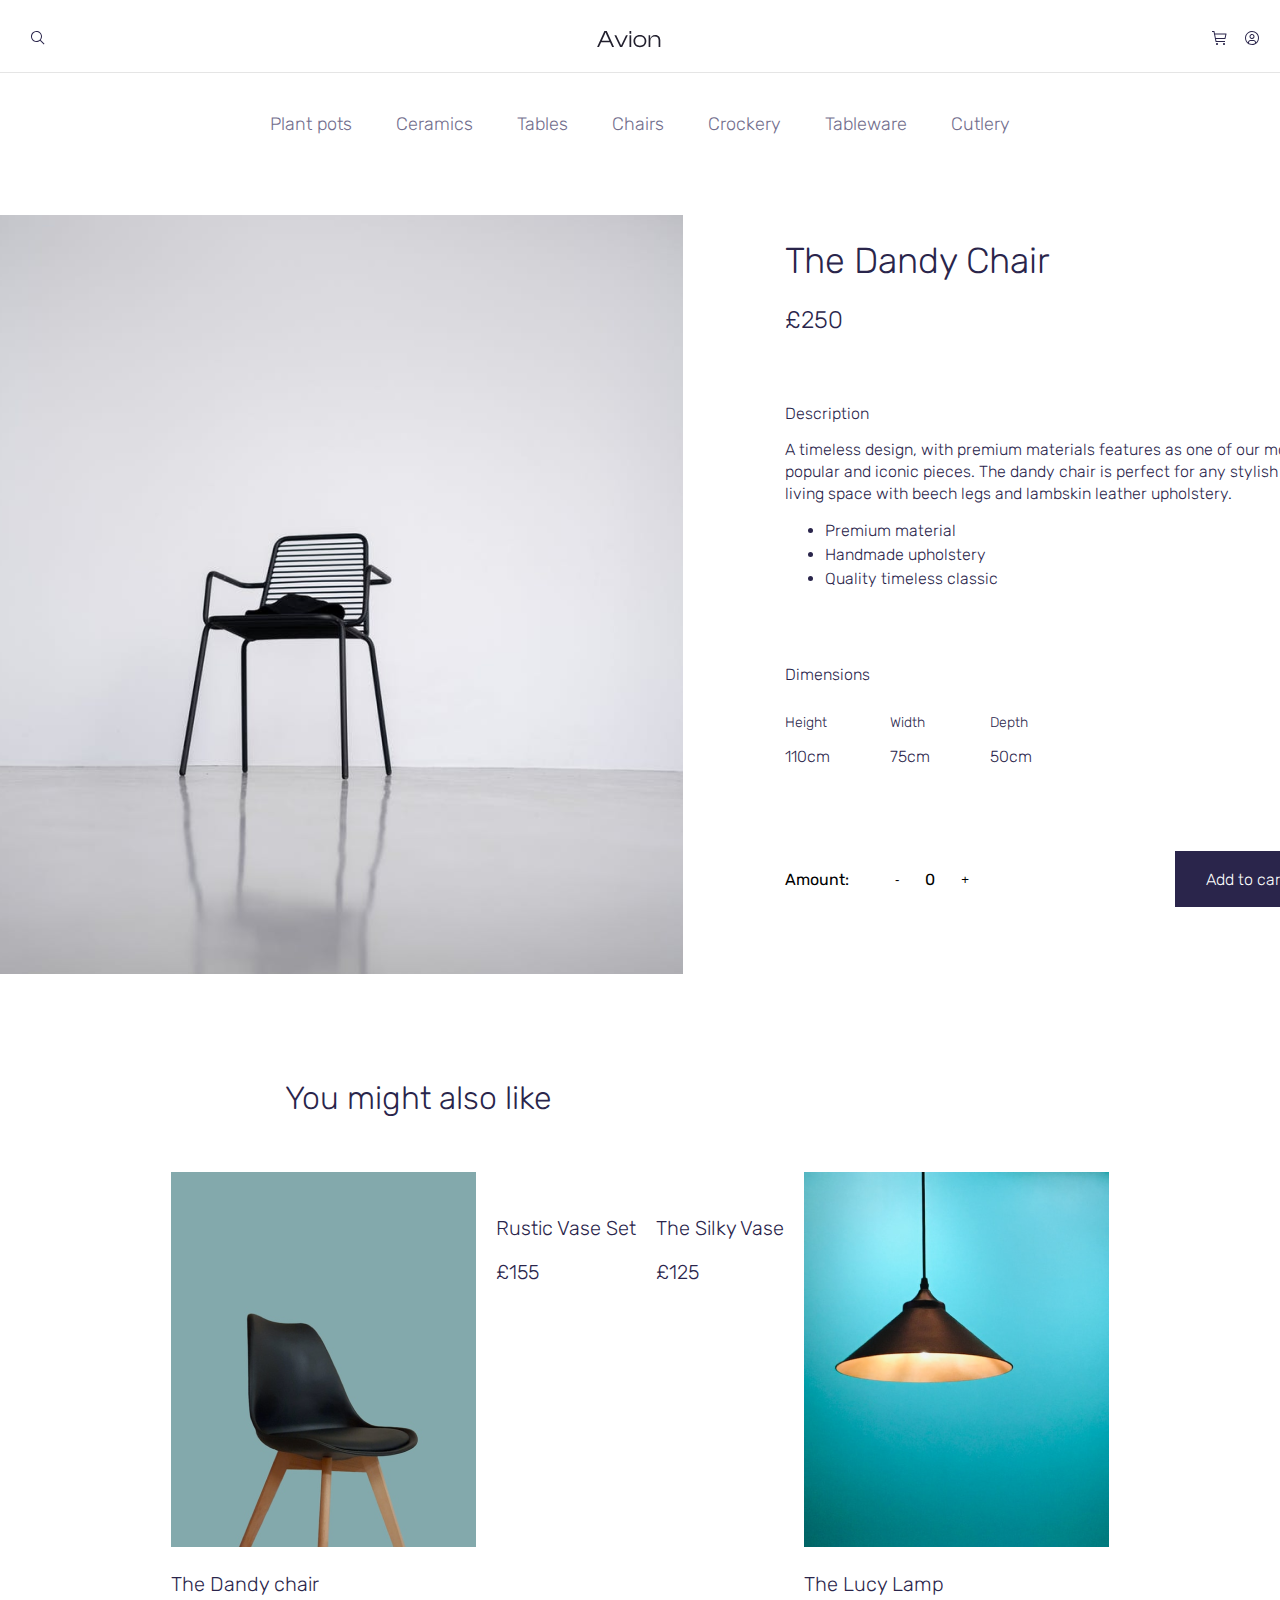
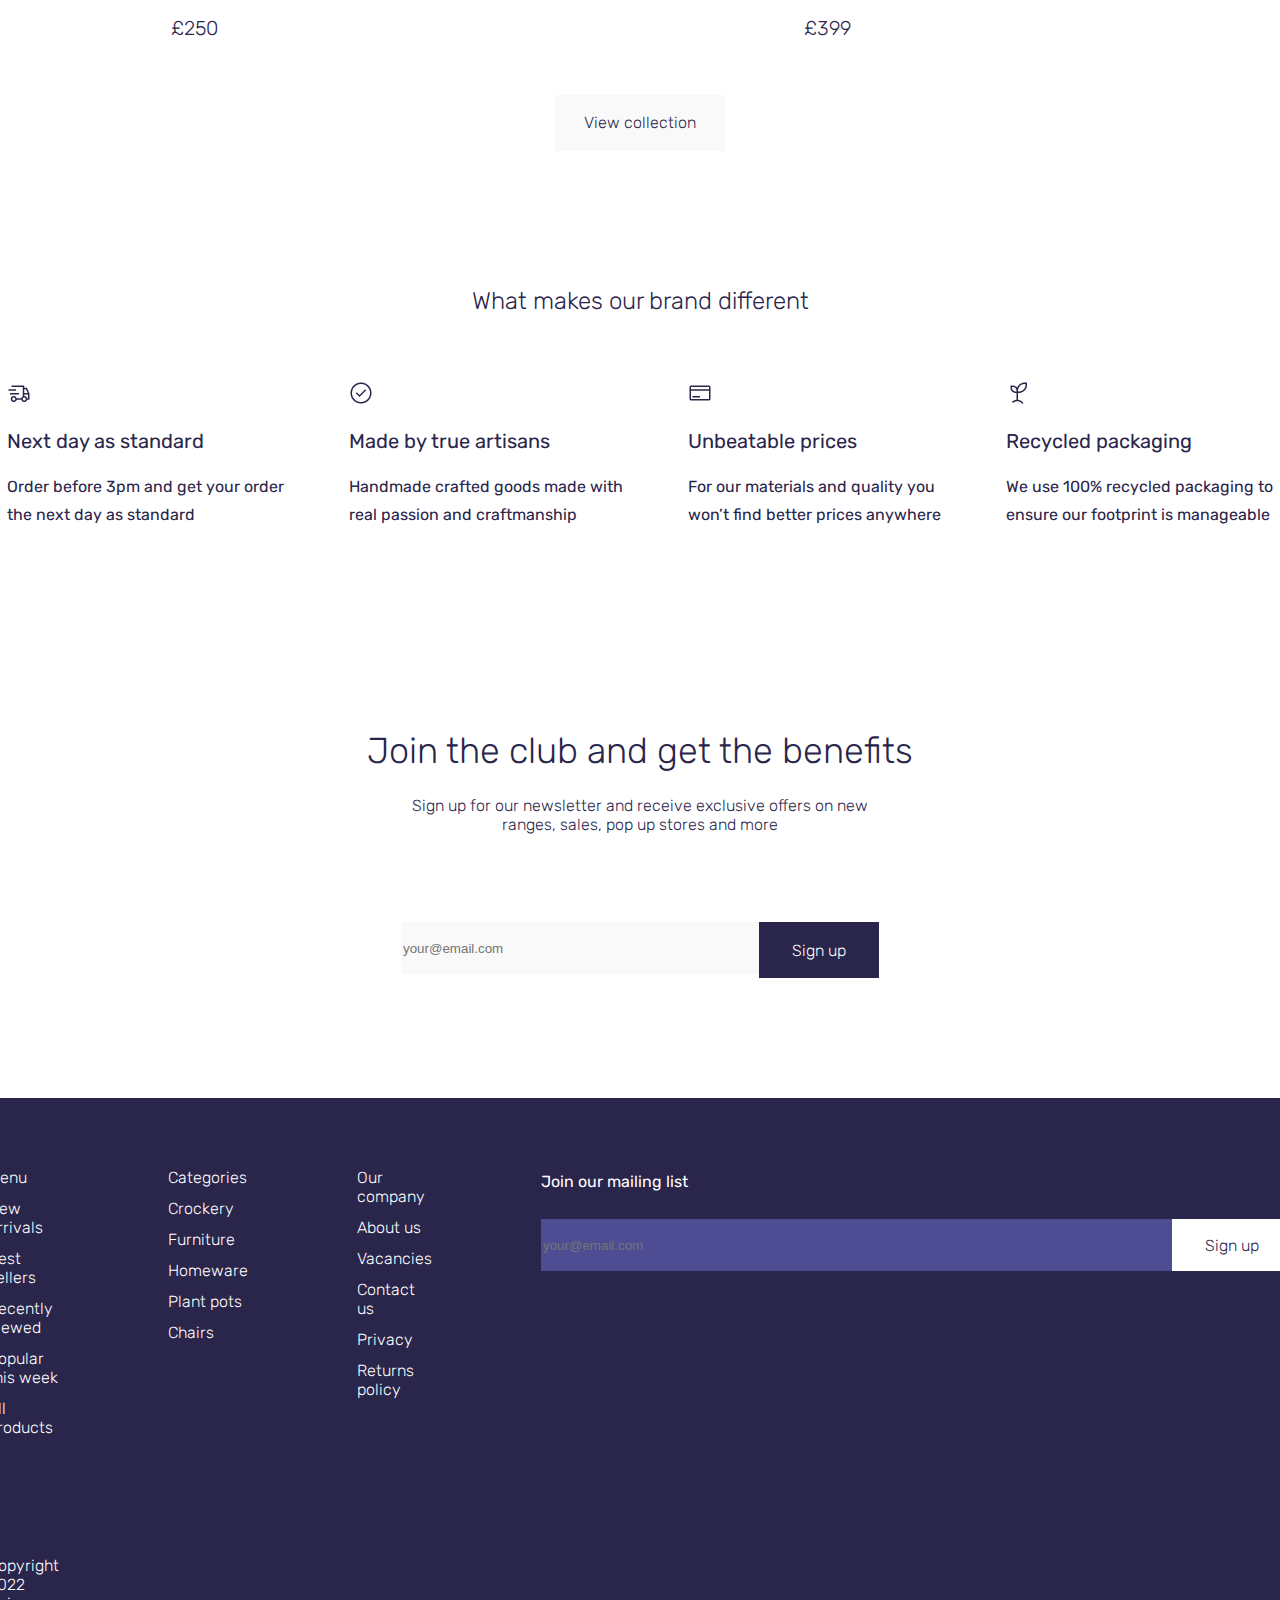
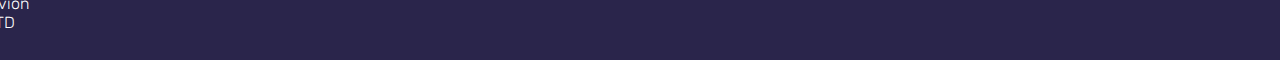
==== product.html @ e144595d "Add files via upload" ====
<!DOCTYPE html>
<html lang="en">
<head>
    <meta charset="UTF-8">
    <meta name="viewport" content="width=device-width, initial-scale=1.0">
    <link rel="icon" type="image/svg+xml" href="./src/img/Avionlogo.svg" />
    <link rel="stylesheet" href="./src/style/style.css">
    <title>Avion</title>
</head>
<body>
    <header>
        <div class="header_container">
            <a class="btn_search" href="#"><img src="./src/img/Search.svg" alt="search"></a>
            <a href="#"><img src="./src/img/Avion.svg" alt="logotype"></a>
            <div class="header_nav">
                <a href="basket.html"><img src="./src/img/Shoppingcart.svg" alt="shopcart"></a>
                <a href="#"><img src="./src/img/Useravatar.svg" alt="avatar"></a>
            </div>
        </div>
        <div class="header_links">
            <a href="#">Plant pots</a>
            <a href="#">Ceramics</a>
            <a href="#">Tables</a>
            <a href="#">Chairs</a>
            <a href="#">Crockery</a>
            <a href="#">Tableware</a>
            <a href="#">Cutlery</a>
        </div>
    </header>
    <main>
        <div class="chair_product">
            <div class="chair_product_img">
                <img src="./src/img/chairleft.png" alt="">
            </div>
            <div class="chair_product_information">
                <h1 class="chair_product_name">The Dandy Chair</h1>
                <h1 class="chair_product_price">£250</h1>
                <div class="chair_product_discription">
                    <p class="chair_product_title_name">Description</p>
                    <p class="chair_product_title">A timeless design, with premium materials features as one of our most<br> popular and iconic pieces. The dandy chair is perfect for any stylish<br> living space with beech legs and lambskin leather upholstery.</p>
                    <ul>
                        <li>Premium material</li>
                        <li>Handmade upholstery</li>
                        <li>Quality timeless classic</li>
                    </ul>
                </div>
                <div class="chair_product_dimensions_specifications">
                    <p class="chair_product_dimensions_specifications_name">Dimensions</p>
                    <div class="dimensions_specifications">
                        <div class="dimensions_height">
                            <p class="dimensions_height_class">Height</p>
                            <p class="dimensions_height_specifications">110cm</p>
                        </div>
                        <div class="dimensions_width">
                            <p class="dimensions_width_name">Width</p>
                            <p class="dimensions_width_specifications">75cm</p>
                        </div>
                        <div class="dimensions_depth">
                            <p class="dimensions_depth_name">Depth</p>
                            <p class="dimensions_depth_specifications">50cm</p>
                        </div>
                    </div>
                </div>
                <div class="amount_container">
                    <p class="amount">Amount:</p>
                    <div class="amount_container_btn">
                        <button class="btn_decrement" id="decrement">-</button>
                        <span id="count">0</span>
                        <button class="btn_increment" id="increment">+</button>
                        <button onclick="document.location='basket.html'" class="btn_amount_add">Add to cart</button>
                    </div>
                </div>
            </div>
        </div>
        <div class="ceramic_container">
            <h1 class="ceramic_title">You might also like</h1>
            <div class="ceramic_wrapper">
                <div class="block_ceramic">
                    <img src="./src/img/Parent.png" alt="">
                    <p>The Dandy chair</p>
                    <p>£250</p>
                </div>
                <div class="block_ceramic">
                    <img src="./src/img/Parent1.png" alt="">
                    <p>Rustic Vase Set</p>
                    <p>£155</p>
                </div>
                <div class="block_ceramic">
                    <img src="./src/img/Parent2.png" alt="">
                    <p>The Silky Vase</p>
                    <p>£125</p>
                </div>
                <div class="block_ceramic">
                    <img src="./src/img/Parent3.png" alt="">
                    <p>The Lucy Lamp</p>
                    <p>£399</p>
                </div>   
            </div>
            <div class="btn_ceramic">
                <button onclick="document.location='./product_listing.html'" class="btn_ceramic_collection">View collection</button>
            </div>
        </div>
        <div class="brand_containerv1">
            <h1 class="brand_title">What makes our brand different</h1>
            <div class="brand_wrapper">
                <div class="block_brand">
                    <img src="./src/img/Delivery.png" alt="">
                    <p class="block_brand_title">Next day as standard</p>
                    <p class="block_brand_subtitle">Order before 3pm and get your order<br>the next day as standard</p>
                </div>
                <div class="block_brand">
                    <img src="./src/img/Checkmarkoutline.png" alt="">
                    <p class="block_brand_title">Made by true artisans</p>
                    <p class="block_brand_subtitle">Handmade crafted goods made with<br>real passion and craftmanship</p>
                
                </div>
                <div class="block_brand">
                    <img src="./src/img/Purchase.png" alt="">
                    <p class="block_brand_title">Unbeatable prices</p>
                    <p class="block_brand_subtitle">For our materials and quality you<br>won’t find better prices anywhere</p>
                </div>
                <div class="block_brand">
                    <img src="./src/img/Sprout.png" alt="">
                    <p class="block_brand_title">Recycled packaging</p>
                    <p class="block_brand_subtitle">We use 100% recycled packaging to<br>ensure our footprint is manageable</p>
                </div>
            </div>
        </div>
        <div class="join_container">
            <div class="join_text">
                <h1 class="join_title">Join the club and get the benefits</h1>
                <p class="join_subtitle">Sign up for our newsletter and receive exclusive offers on new<br> ranges, sales, pop up stores and more</p>
            </div>
            <div class="join_form">
                <input class="join_input" type="text" placeholder="your@email.com">
                <button onclick="alert('Welcome the club')" class="btn_join">Sign up</button>
            </div>
        </div>
    </main>
    <footer>
        <footer>
            <div class="footer_container">
                <div class="footer_menu">
                    <a>Menu</a>
                    <a>New arrivals</a>
                    <a>Best sellers</a>
                    <a>Recently viewed</a>
                    <a>Popular this week</a>
                    <a>All products</p>
                    <p class="footer_right">Copyright 2022 Avion LTD</p>
                </div>
                <div class="footer_categories">
                    <a>Categories</a>
                    <a>Crockery</a>
                    <a>Furniture</a>
                    <a>Homeware</a>
                    <a>Plant pots</a>
                    <a>Chairs</a>
                </div>
                <div class="footer_company">
                    <a>Our company</a>
                    <a>About us</a>
                    <a>Vacancies</a>
                    <a>Contact us</a>
                    <a>Privacy</a>
                    <a>Returns policy</a>
                </div>
                <div class="footer_join">
                    <p>Join our mailing list</p>
                    <div class="join_form3">
                        <input class="join_input3" type="text" placeholder="your@email.com">
                        <button onclick="alert('An invitation letter has been sent to your email')" class="btn_join3">Sign up</button>
                    </div>
                </div>
            </div>
        </footer>
    </footer>
    <script>
        const incrementButton = document.getElementById('increment');
        const decrementButton = document.getElementById('decrement');
        const countElement = document.getElementById('count');

        let count = 0;

        function updateCount() {
            countElement.textContent = count;
        }

        incrementButton.addEventListener('click', () => {
            count++;
            updateCount();
        });

        decrementButton.addEventListener('click', () => {
            count--;
            updateCount();
        });
    </script>
</body>
</html>
---- src/style/style.css ----
@import url("https://fonts.googleapis.com/css2?family=Inter:wght@200;400;600;700&family=Pixelify+Sans:wght@400;500;600;700&family=Poppins:ital,wght@0,700;1,200;1,400;1,600;1,800&family=Rubik:ital,wght@0,300;0,400;0,500;0,600;0,700;0,800;0,900;1,300;1,400;1,500;1,600;1,700;1,800;1,900&display=swap");
body {
  padding: 0;
  margin: 0;
  font-family: "Rubik", sans-serif;
}

header {
  display: flex;
  flex-direction: column;
  justify-content: center;
}

.header_container {
  padding-top: 30px;
  display: flex;
  justify-content: space-between;
  border-bottom: 1px solid rgba(0, 0, 0, 0.1);
  padding-bottom: 20px;
}

.btn_search {
  padding-left: 30px;
}

.header_nav {
  display: flex;
  gap: 16px;
  padding-right: 20px;
}

.header_links {
  display: flex;
  justify-content: center;
  gap: 44px;
  padding-top: 40px;
  padding-bottom: 80px;
}
.header_links a {
  text-decoration: none;
  color: #726E8D;
  font-family: "Rubik", sans-serif;
  font-size: 18px;
  font-weight: lighter;
}

main {
  display: flex;
  justify-content: center;
  flex-direction: column;
}

.collection_container {
  display: flex;
  max-width: 1280px;
  max-height: 585px;
  background-color: #2A254B;
  color: #f9f9f9;
  padding-left: 60px;
  gap: 98px;
  position: absolute;
  padding-right: 0;
}
.collection_container div {
  display: flex;
  flex-direction: column;
}

.collection_title {
  padding-top: 60px;
  font-family: "Rubik", sans-serif;
  font-size: 32px;
  font-weight: lighter;
  padding-bottom: 41px;
}

.btn_collection {
  font-family: "Rubik", sans-serif;
  width: 170px;
  height: 56px;
  background-color: #4E4D93;
  color: white;
  border: none;
  font-size: 16px;
  font-weight: 300;
}

.collection_subtitle {
  padding-top: 150px;
  font-size: 18px;
  font-weight: 100;
  line-height: 28px;
}

.collection_img {
  position: relative;
}

.brand_container {
  padding-top: 680px;
  color: #2A254B;
  padding-bottom: 160px;
}

.brand_title {
  display: flex;
  justify-content: center;
  font-size: 24px;
  font-weight: 300;
}

.block_brand_title {
  font-size: 20px;
}

.block_brand_subtitle {
  font-size: 16px;
  line-height: 28px;
}

.brand_wrapper {
  display: flex;
  justify-content: center;
  gap: 65px;
}

.block_brand {
  padding-top: 50px;
}

.collection_wrapper {
  position: relative;
  display: flex;
  justify-content: center;
}

.ceramic_title {
  padding-left: 285px;
  padding-bottom: 33px;
  color: #2A254B;
  font-size: 32px;
  font-weight: 300;
  display: flex;
  justify-content: flex-start;
}

.block_ceramic {
  color: #2A254B;
  font-size: 20px;
  font-weight: 300;
}

.ceramic_wrapper {
  display: flex;
  justify-content: center;
  gap: 20px;
}

.btn_ceramic_collection {
  font-family: "Rubik", sans-serif;
  width: 170px;
  height: 56px;
  border: none;
  background-color: #f9f9f9;
  color: #2A254B;
  font-size: 16px;
  font-weight: 300;
  margin-top: 35px;
}

.btn_ceramic {
  display: flex;
  justify-content: center;
  padding-bottom: 120px;
}

.popular_product_wrapper {
  display: flex;
  justify-content: center;
  gap: 20px;
}

.popular_product_title, .popular_product_subtitle {
  color: #2A254B;
  font-size: 20px;
  font-weight: 300;
}

.popular_title {
  color: #2A254B;
  font-size: 32px;
  font-weight: 300;
  padding-left: 285px;
  padding-bottom: 25px;
}

.btn_popular_product {
  font-family: "Rubik", sans-serif;
  width: 170px;
  height: 56px;
  border: none;
  background-color: #f9f9f9;
  color: #2A254B;
  font-size: 16px;
  font-weight: 300;
  margin-top: 35px;
}

.btn_popular {
  display: flex;
  justify-content: center;
  padding-bottom: 48px;
}

.join_container {
  display: flex;
  justify-content: center;
  flex-direction: column;
}

.join_text {
  text-align: center;
  color: #2A254B;
}

.join_title {
  font-size: 36px;
  font-weight: 300;
}

.join_subtitle {
  font-size: 16px;
  font-weight: 200;
}

.join_form {
  display: flex;
  margin: 0;
  justify-content: center;
  padding-top: 72px;
  padding-bottom: 120px;
}

.btn_join {
  background-color: #2A254B;
  color: white;
  width: 120px;
  height: 56px;
  border: none;
  font-family: "Rubik", sans-serif;
  font-size: 16px;
  font-weight: 200;
}

.join_input {
  width: 354px;
  height: 50px;
  background-color: #F9F9F9;
  border: none;
}

.outlets_container {
  display: flex;
  justify-content: center;
  gap: 100px;
}

.outlets_text {
  color: #2A254B;
  padding-top: 72px;
}

.outlets_title {
  font-size: 24px;
  font-weight: 300;
  padding-bottom: 25px;
}

.outlets_subtitle1, .outlets_subtitle2 {
  font-size: 16px;
  font-weight: 200;
  padding-bottom: 196px;
}

.outlets_subtitle1 {
  padding-bottom: 20px;
}

.btn_outlets {
  font-family: "Rubik", sans-serif;
  width: 170px;
  height: 56px;
  border: none;
  background-color: #f9f9f9;
  color: #2A254B;
  font-size: 16px;
  font-weight: 300;
}

.chair_product {
  padding-bottom: 80px;
  display: flex;
  gap: 102px;
  justify-content: center;
}

.chair_product_name, .chair_product_price {
  color: #2A254B;
  font-weight: 100;
  font-size: 36px;
}

.chair_product_price {
  font-size: 24px;
}

.chair_product_discription {
  color: #2A254B;
  font-size: 16px;
  font-weight: 100;
}
.chair_product_discription li {
  padding-bottom: 5px;
}

.chair_product_title_name {
  padding-top: 54px;
}

.chair_product_title {
  line-height: 22px;
}

.chair_product_dimensions_specifications {
  padding-top: 40px;
  color: #2A254B;
}

.chair_product_dimensions_specifications_name {
  font-size: 16px;
  font-weight: 100;
}

.dimensions_specifications {
  display: flex;
  gap: 60px;
}

.dimensions_height_class, .dimensions_width_name, .dimensions_depth_name {
  font-size: 14px;
  font-weight: 100;
}

.dimensions_height_specifications, .dimensions_width_specifications, .dimensions_depth_specifications {
  font-size: 16px;
  font-weight: 100;
}

.amount_container {
  display: flex;
  padding-top: 69px;
  align-items: center;
}

.amount {
  padding-right: 40px;
}

.amount_container_btn {
  display: flex;
  gap: 20px;
}
.amount_container_btn span {
  padding-top: 19px;
}

.btn_decrement, .btn_increment {
  background-color: white;
  border: none;
}

.btn_increment {
  padding-right: 186px;
}

.btn_amount_add {
  font-family: "Rubik", sans-serif;
  width: 143px;
  height: 56px;
  color: #ffffff;
  background-color: #2A254B;
  border: none;
  font-size: 16px;
  font-weight: 300;
}

.brand_containerv1 {
  color: #2A254B;
  padding-bottom: 160px;
}

.about_main_title {
  color: #2A254B;
  font-size: 36px;
  font-weight: 100;
  display: flex;
  justify-content: center;
  padding-bottom: 80px;
}

.about_studio_container1, .about_studio_container2 {
  display: flex;
  justify-content: center;
}

.about_studio_container1 {
  gap: 50px;
}

.about_studio_container2 {
  gap: 120px;
  padding-bottom: 60px;
}

.about_studio_title {
  font-weight: 100;
  font-style: 24px;
  padding-top: 72px;
}

.about_studio_subtitle {
  padding-top: 25px;
  font-weight: 100;
  font-size: 16px;
  color: #505977;
}

.btn_get {
  margin-top: 150px;
  width: 150px;
  height: 56px;
  background-color: #f9f9f9;
  border: none;
  color: #2A254B;
  font-size: 16px;
  font-family: "Rubik", sans-serif;
}

.about_studio_titlev1 {
  font-weight: 100;
  font-style: 24px;
  padding-top: 72px;
}

.about_studio_subtitlev1 {
  padding-top: 25px;
  font-weight: 100;
  font-size: 16px;
  color: #505977;
}

.btn_getv1 {
  margin-top: 150px;
  width: 150px;
  height: 56px;
  background-color: #f9f9f9;
  border: none;
  color: #2A254B;
  font-size: 16px;
  font-family: "Rubik", sans-serif;
}

.club_container {
  background: url(/src/img/Imagebc.png);
  background-size: cover;
  display: flex;
  flex-direction: column;
}

.club_title {
  display: flex;
  justify-content: center;
  padding-top: 50px;
  color: #ffffff;
  font-size: 32px;
  font-weight: 300;
}

.club_subtitle {
  display: flex;
  justify-content: center;
  text-align: center;
  font-size: 18px;
  font-weight: 200;
  color: #ffffff;
  line-height: 24px;
  padding-bottom: 30px;
}

.club_container_radio {
  display: flex;
  justify-content: center;
  gap: 40px;
  color: #ffffff;
  font-size: 16px;
  font-weight: 100;
}

.join_form1 {
  display: flex;
  margin: 0;
  justify-content: center;
  padding-top: 40px;
  padding-bottom: 90px;
}

.btn_join1 {
  background-color: #2A254B;
  color: white;
  width: 120px;
  height: 52px;
  border: none;
  font-family: "Rubik", sans-serif;
  font-size: 16px;
  font-weight: 200;
}

.join_input1 {
  width: 354px;
  height: 50px;
  background-color: #F9F9F9;
  border: none;
}

.shop_cart_title {
  color: #2A254B;
  font-size: 36px;
  font-weight: 100;
  padding-bottom: 48px;
  padding-left: 390px;
}

.cart_specifications {
  display: flex;
  justify-content: center;
  gap: 595px;
  padding-bottom: 20px;
  color: #2A254B;
  font-weight: 300;
  font-size: 14px;
}

.cart_specifications_right {
  display: flex;
  gap: 317px;
}

.product_cart1_title {
  display: flex;
  gap: 21px;
}

.name {
  display: flex;
  flex-direction: column;
  font-size: 18px;
  color: #2A254B;
  font-weight: 100;
}

.namep {
  font-size: 20px;
}

.specifications {
  display: flex;
  gap: 350px;
}

.product_cart1_name {
  display: flex;
  justify-content: center;
  gap: 130px;
}

.quantity {
  padding-left: 200px;
  font-size: 18px;
  color: #2A254B;
  font-weight: 100;
}

.price {
  font-size: 18px;
  color: #2A254B;
  font-weight: 100;
}

.product_cart2 {
  padding-top: 30px;
  border-bottom: 1px solid #EBE8F4;
  padding-bottom: 40px;
}

.product_cart1 {
  padding-top: 40px;
  border-top: 1px solid #EBE8F4;
}

.total_price {
  display: flex;
  justify-content: end;
  align-items: center;
  gap: 20px;
}

.price_title {
  font-weight: 100;
  font-size: 20px;
  color: #4E4D93;
}

.price_subtitle {
  font-weight: 300;
  font-size: 24px;
  color: #2A254B;
}

.total_txes_title {
  display: flex;
  justify-content: end;
  color: #4E4D93;
  font-size: 14px;
  font-weight: 100;
  padding-top: -30px;
}

.btn_price_go {
  display: flex;
  justify-content: end;
}

.btn_price {
  background-color: #2A254B;
  color: #ffffff;
  font-size: 16px;
  font-weight: 300;
  font-family: "Rubik", sans-serif;
  border: none;
  width: 172px;
  height: 56px;
}

.total_container {
  padding-right: 380px;
  padding-bottom: 40px;
}

.view_all_products {
  display: flex;
  justify-content: center;
  padding-top: 10px;
  padding-bottom: 40px;
  color: #2A254B;
  font-size: 36px;
  font-weight: 300;
}

.chair_block {
  display: flex;
  justify-content: center;
  gap: 20px;
  padding-bottom: 30px;
  color: #2A254B;
}

.chair_block:last-child {
  padding-bottom: 150px;
}

.chair_block_name {
  font-size: 20px;
  font-weight: 200;
}

.chair_block_price {
  font-size: 18px;
  font-weight: 200;
}

.btn_chair_block {
  display: flex;
  justify-content: center;
  padding-bottom: 40px;
}

.btn_chair {
  font-family: "Rubik", sans-serif;
  color: #2A254B;
  font-size: 16px;
  font-weight: 100;
  background-color: #F9F9F9;
  border: none;
  width: 170px;
  height: 56px;
}

.join_form2 {
  display: flex;
  margin: 0;
  justify-content: end;
  padding-top: 72px;
  padding-bottom: 120px;
}

.btn_join2 {
  background-color: #2A254B;
  color: white;
  width: 120px;
  height: 56px;
  border: none;
  font-family: "Rubik", sans-serif;
  font-size: 16px;
  font-weight: 200;
}

.join_input2 {
  width: 354px;
  height: 50px;
  background-color: #F9F9F9;
  border: none;
}

.last_join {
  display: flex;
  justify-content: center;
  gap: 72px;
}

.last_join_text {
  padding-top: 71px;
  color: #2A254B;
}
.last_join_text h1 {
  font-size: 32px;
  font-weight: 300;
}
.last_join_text p {
  font-size: 16px;
  line-height: 26px;
  padding-bottom: 110px;
}

.footer_container {
  background-color: #2A254B;
  display: flex;
  justify-content: center;
  padding-top: 58px;
}

.footer_menu, .footer_categories, .footer_company {
  display: flex;
  flex-direction: column;
  padding-right: 109px;
}
.footer_menu a, .footer_categories a, .footer_company a {
  padding-bottom: 12px;
  font-size: 16px;
  color: #ffffff;
  font-weight: 100;
}

.join_form3 {
  display: flex;
  margin: 0;
  justify-content: end;
  padding-bottom: 120px;
  padding-top: 12px;
}

.btn_join3 {
  background-color: #ffffff;
  color: #2A254B;
  width: 120px;
  height: 52px;
  border: none;
  font-family: "Rubik", sans-serif;
  font-size: 16px;
  font-weight: 200;
}

.join_input3 {
  width: 627px;
  height: 50px;
  background-color: #4E4D93;
  border: none;
  color: #ffffff;
}

.footer_menu, .footer_company {
  padding-top: 12px;
}

.footer_join p {
  color: #ffffff;
}

.footer_right {
  padding-top: 103px;
}/*# sourceMappingURL=style.css.map */
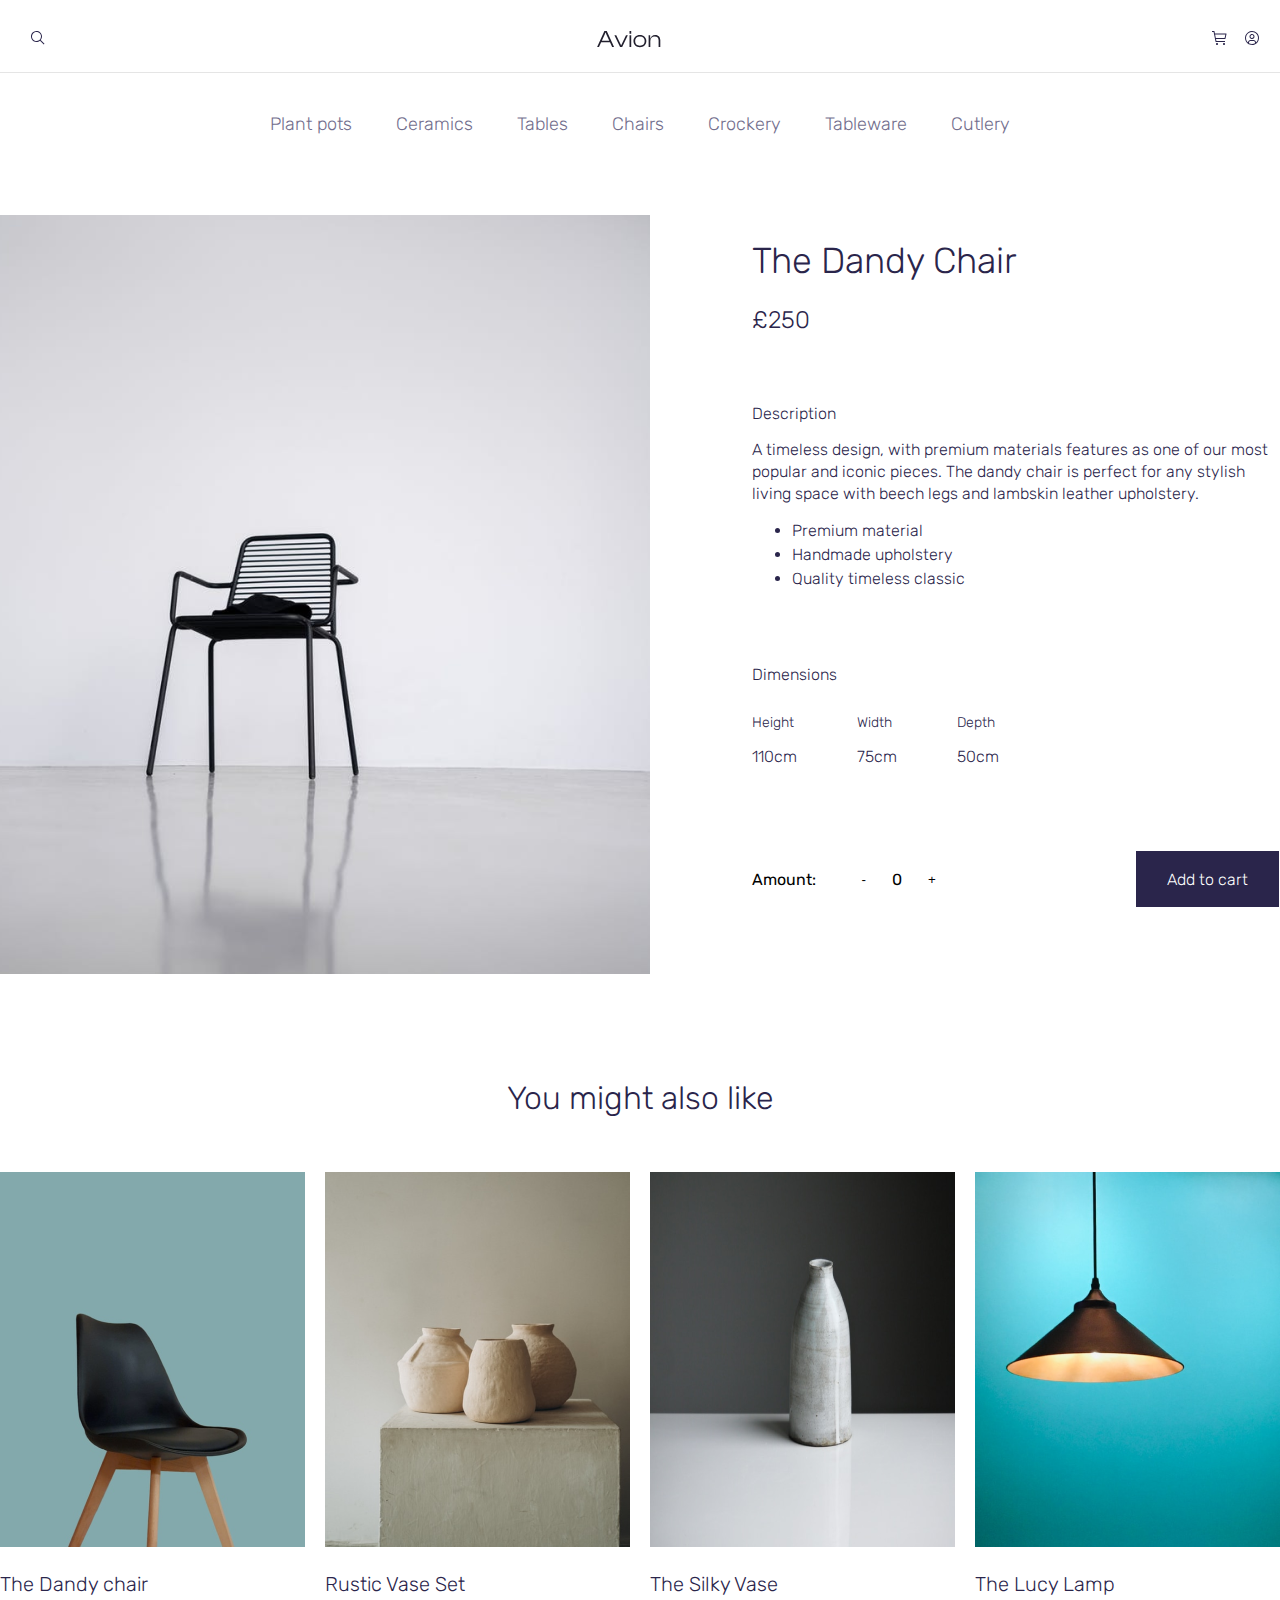
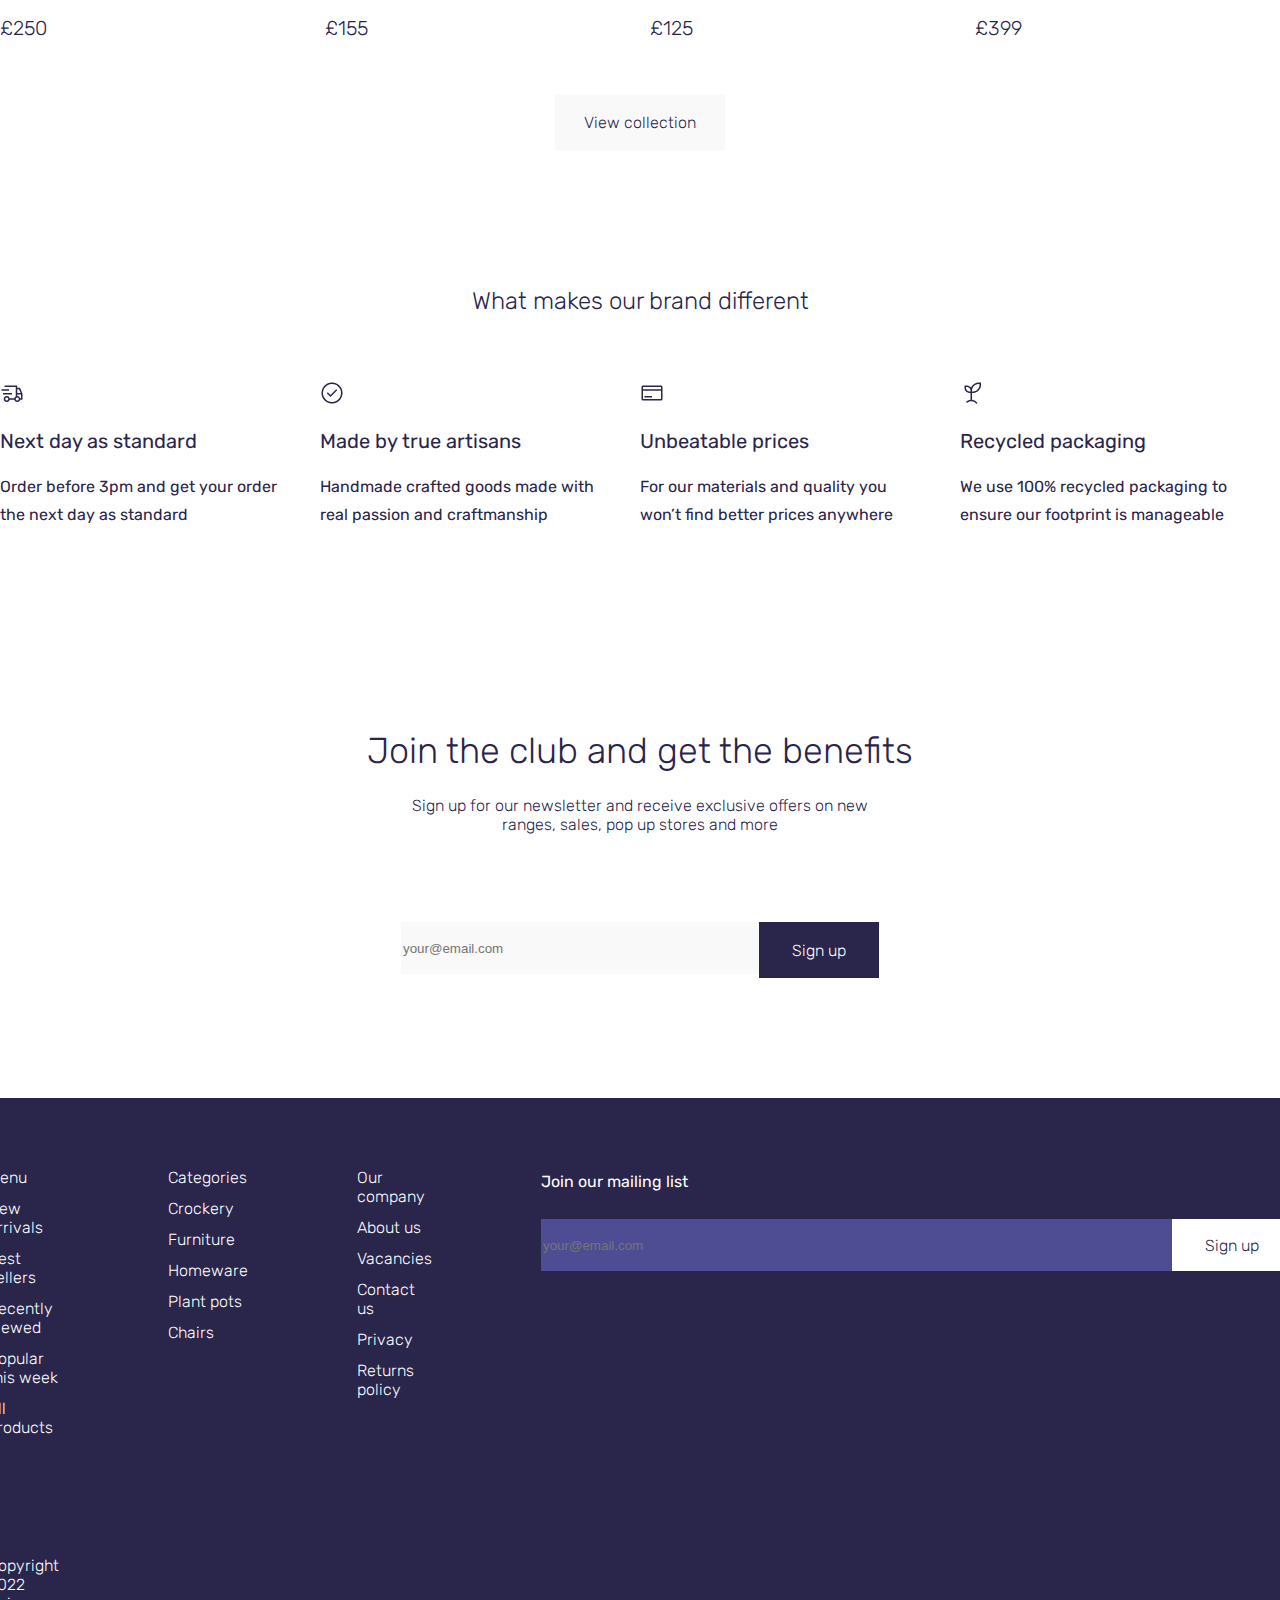
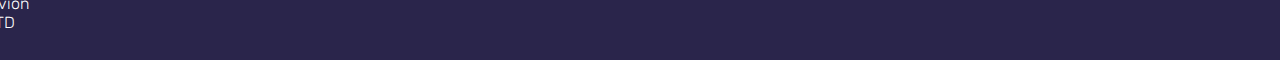
==== commit aa3c9f09: "Update product.html" ====
--- a/product.html
+++ b/product.html
@@ -64,10 +64,14 @@
                 <div class="amount_container">
                     <p class="amount">Amount:</p>
                     <div class="amount_container_btn">
-                        <button class="btn_decrement" id="decrement">-</button>
-                        <span id="count">0</span>
-                        <button class="btn_increment" id="increment">+</button>
-                        <button onclick="document.location='basket.html'" class="btn_amount_add">Add to cart</button>
+                        <div class="btn_sum">
+                            <button class="btn_decrement" id="decrement">-</button>
+                            <span id="count">0</span>
+                            <button class="btn_increment" id="increment">+</button>
+                        </div>
+                        <div class="btn_add">
+                            <button onclick="document.location='basket.html'" class="btn_amount_add">Add to cart</button>
+                        </div>
                     </div>
                 </div>
             </div>
@@ -175,26 +179,6 @@
             </div>
         </footer>
     </footer>
-    <script>
-        const incrementButton = document.getElementById('increment');
-        const decrementButton = document.getElementById('decrement');
-        const countElement = document.getElementById('count');
-
-        let count = 0;
-
-        function updateCount() {
-            countElement.textContent = count;
-        }
-
-        incrementButton.addEventListener('click', () => {
-            count++;
-            updateCount();
-        });
-
-        decrementButton.addEventListener('click', () => {
-            count--;
-            updateCount();
-        });
-    </script>
+    <script src="./src/script/script.js"></script>
 </body>
-</html>+</html>
--- a/src/style/style.css
+++ b/src/style/style.css
@@ -51,19 +51,16 @@
 }
 
 .collection_container {
-  display: flex;
-  max-width: 1280px;
-  max-height: 585px;
-  background-color: #2A254B;
+  display: grid;
+  grid-template-columns: 850px 520px;
   color: #f9f9f9;
   padding-left: 60px;
-  gap: 98px;
-  position: absolute;
-  padding-right: 0;
-}
-.collection_container div {
-  display: flex;
-  flex-direction: column;
+}
+
+.collection_text {
+  background-color: #2A254B;
+  height: 584px;
+  padding-left: 60px;
 }
 
 .collection_title {
@@ -92,12 +89,8 @@
   line-height: 28px;
 }
 
-.collection_img {
-  position: relative;
-}
-
 .brand_container {
-  padding-top: 680px;
+  padding-top: 120px;
   color: #2A254B;
   padding-bottom: 160px;
 }
@@ -119,9 +112,9 @@
 }
 
 .brand_wrapper {
-  display: flex;
-  justify-content: center;
-  gap: 65px;
+  display: grid;
+  grid-template-columns: 320px 320px 320px 320px;
+  justify-content: center;
 }
 
 .block_brand {
@@ -135,13 +128,12 @@
 }
 
 .ceramic_title {
-  padding-left: 285px;
   padding-bottom: 33px;
   color: #2A254B;
   font-size: 32px;
   font-weight: 300;
   display: flex;
-  justify-content: flex-start;
+  justify-content: center;
 }
 
 .block_ceramic {
@@ -151,7 +143,8 @@
 }
 
 .ceramic_wrapper {
-  display: flex;
+  display: grid;
+  grid-template-columns: 305px 305px 305px 305px;
   justify-content: center;
   gap: 20px;
 }
@@ -260,9 +253,10 @@
 }
 
 .outlets_container {
-  display: flex;
-  justify-content: center;
-  gap: 100px;
+  display: grid;
+  grid-template-columns: 600px 720px;
+  justify-content: center;
+  justify-content: center;
 }
 
 .outlets_text {
@@ -299,7 +293,8 @@
 
 .chair_product {
   padding-bottom: 80px;
-  display: flex;
+  display: grid;
+  grid-template-columns: 721px 600px;
   gap: 102px;
   justify-content: center;
 }
@@ -367,11 +362,17 @@
 }
 
 .amount_container_btn {
-  display: flex;
-  gap: 20px;
+  display: grid;
+  grid-template-columns: 200px 200px;
+  gap: 80px;
 }
 .amount_container_btn span {
   padding-top: 19px;
+}
+
+.btn_sum {
+  display: flex;
+  gap: 20px;
 }
 
 .btn_decrement, .btn_increment {
@@ -667,10 +668,11 @@
 }
 
 .chair_block {
-  display: flex;
-  justify-content: center;
+  display: grid;
+  grid-template-columns: 305px 305px 305px 305px;
   gap: 20px;
   padding-bottom: 30px;
+  justify-content: center;
   color: #2A254B;
 }
 
@@ -807,4 +809,99 @@
 
 .footer_right {
   padding-top: 103px;
+}
+
+@media (min-width: 320px) and (max-width: 400px) {
+  .header_links, .btn_collection {
+    display: none;
+  }
+  .collection_container {
+    grid-template-columns: 1fr;
+    justify-content: center;
+    padding-left: 0;
+  }
+  .collection_text {
+    height: 500px;
+    padding-left: 20px;
+  }
+  .collection_subtitle {
+    padding-top: 50px;
+  }
+  .collection_img {
+    display: none;
+  }
+  .brand_container {
+    padding-top: 50px;
+    padding-bottom: 50px;
+  }
+  .brand_wrapper {
+    grid-template-columns: 320px;
+  }
+  .btn_ceramic {
+    padding-bottom: 50px;
+  }
+  .popular_product_container {
+    display: none;
+  }
+  .join_subtitle {
+    font-size: 12px;
+  }
+  .join_form {
+    display: flex;
+    justify-content: center;
+    padding-bottom: 10px;
+  }
+  .join_input {
+    width: 200px;
+  }
+  .btn_join {
+    width: 100px;
+    height: 52px;
+  }
+  .outlets_container {
+    grid-template-columns: 320px;
+    padding-bottom: 20px;
+  }
+  .outlets_container img {
+    display: none;
+  }
+  .outlets_subtitle2 {
+    padding-bottom: 80px;
+  }
+  .chair_product {
+    grid-template-columns: 320px;
+  }
+  .chair_product .chair_product_img img {
+    padding-top: 10px;
+    width: 320px;
+  }
+  .brand_containerv1 {
+    padding-bottom: 50px;
+  }
+  .chair_product_information {
+    padding-top: 0px;
+  }
+  .chair_block, .ceramic_wrapper {
+    grid-template-columns: 163px 163px;
+    gap: 20px;
+  }
+  .chair_block img, .ceramic_wrapper img {
+    width: 163px;
+  }
+  .amount_container_btn {
+    grid-template-columns: 80px;
+    padding-top: 130px;
+  }
+  .amount_container_btn span {
+    padding-bottom: 15px;
+  }
+  .last_join {
+    display: none;
+  }
+  .join_form3 {
+    display: none;
+  }
+  .footer_container {
+    display: none;
+  }
 }/*# sourceMappingURL=style.css.map */